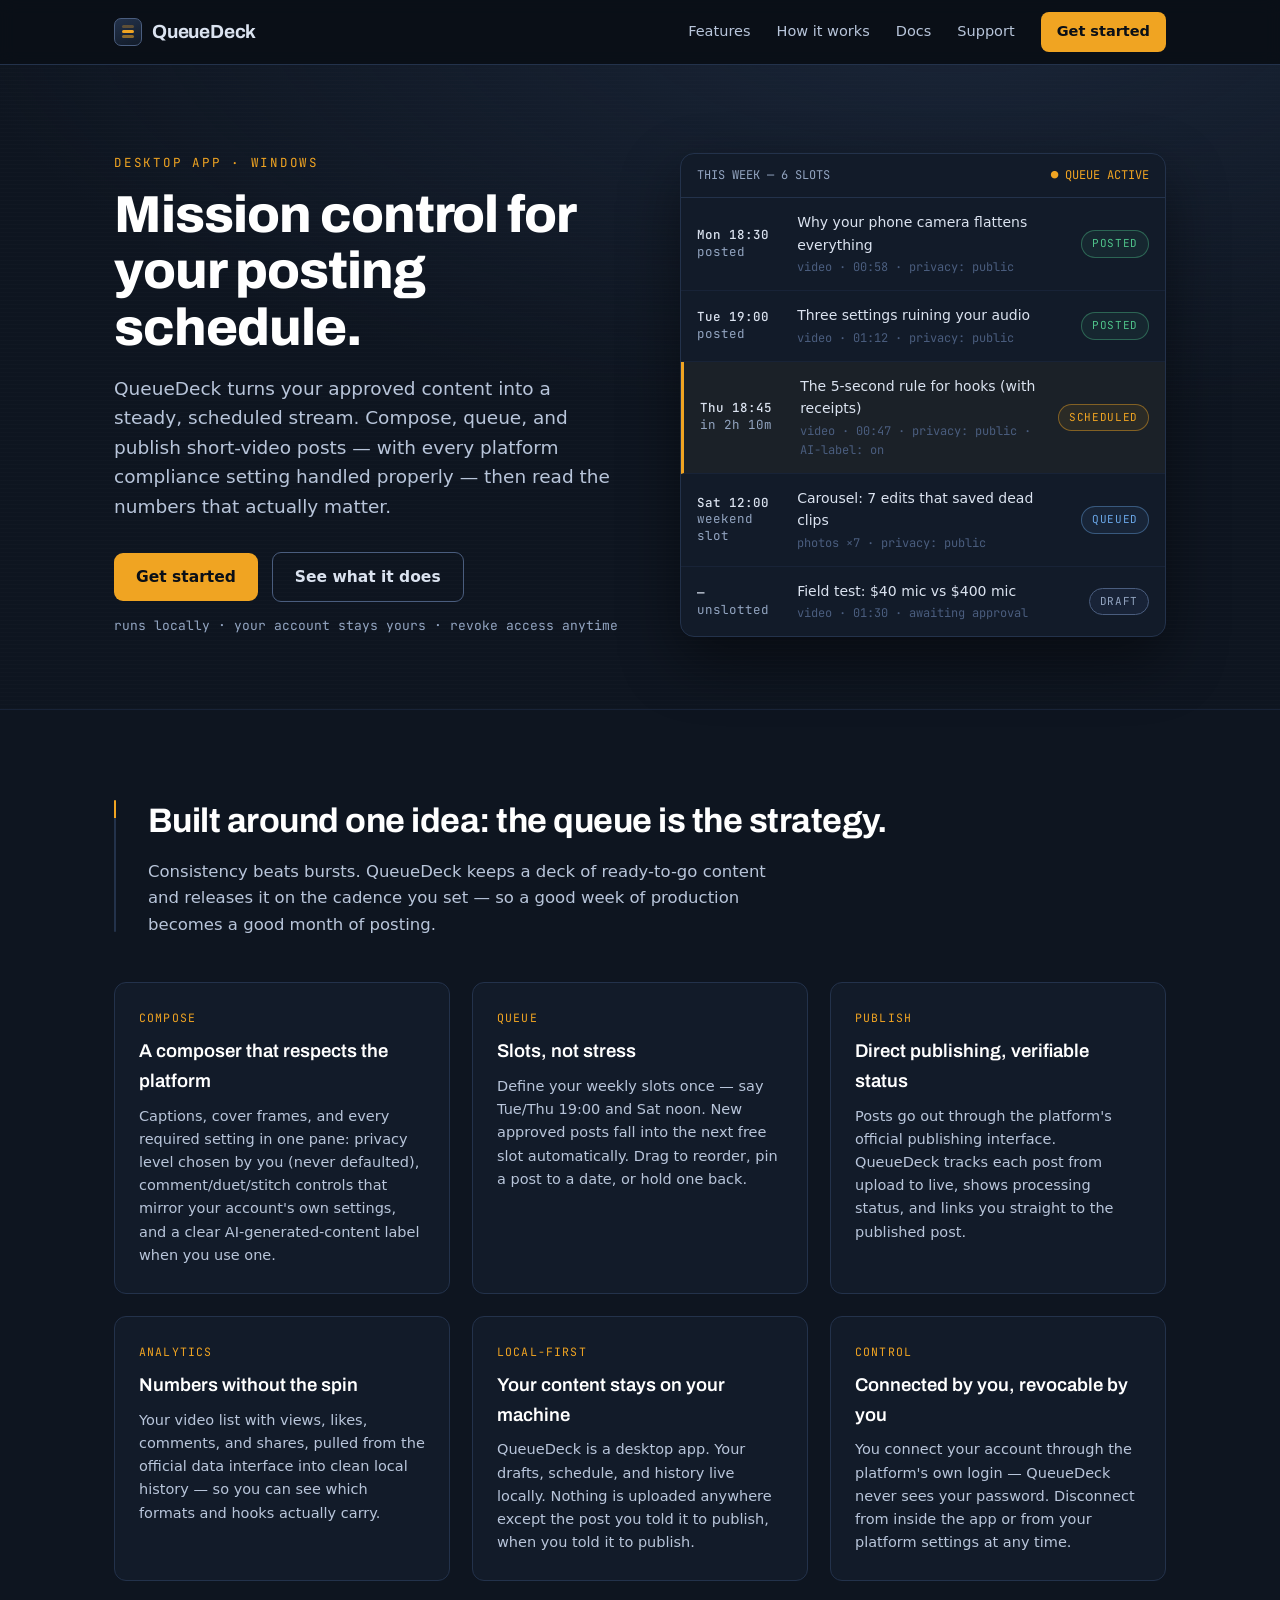
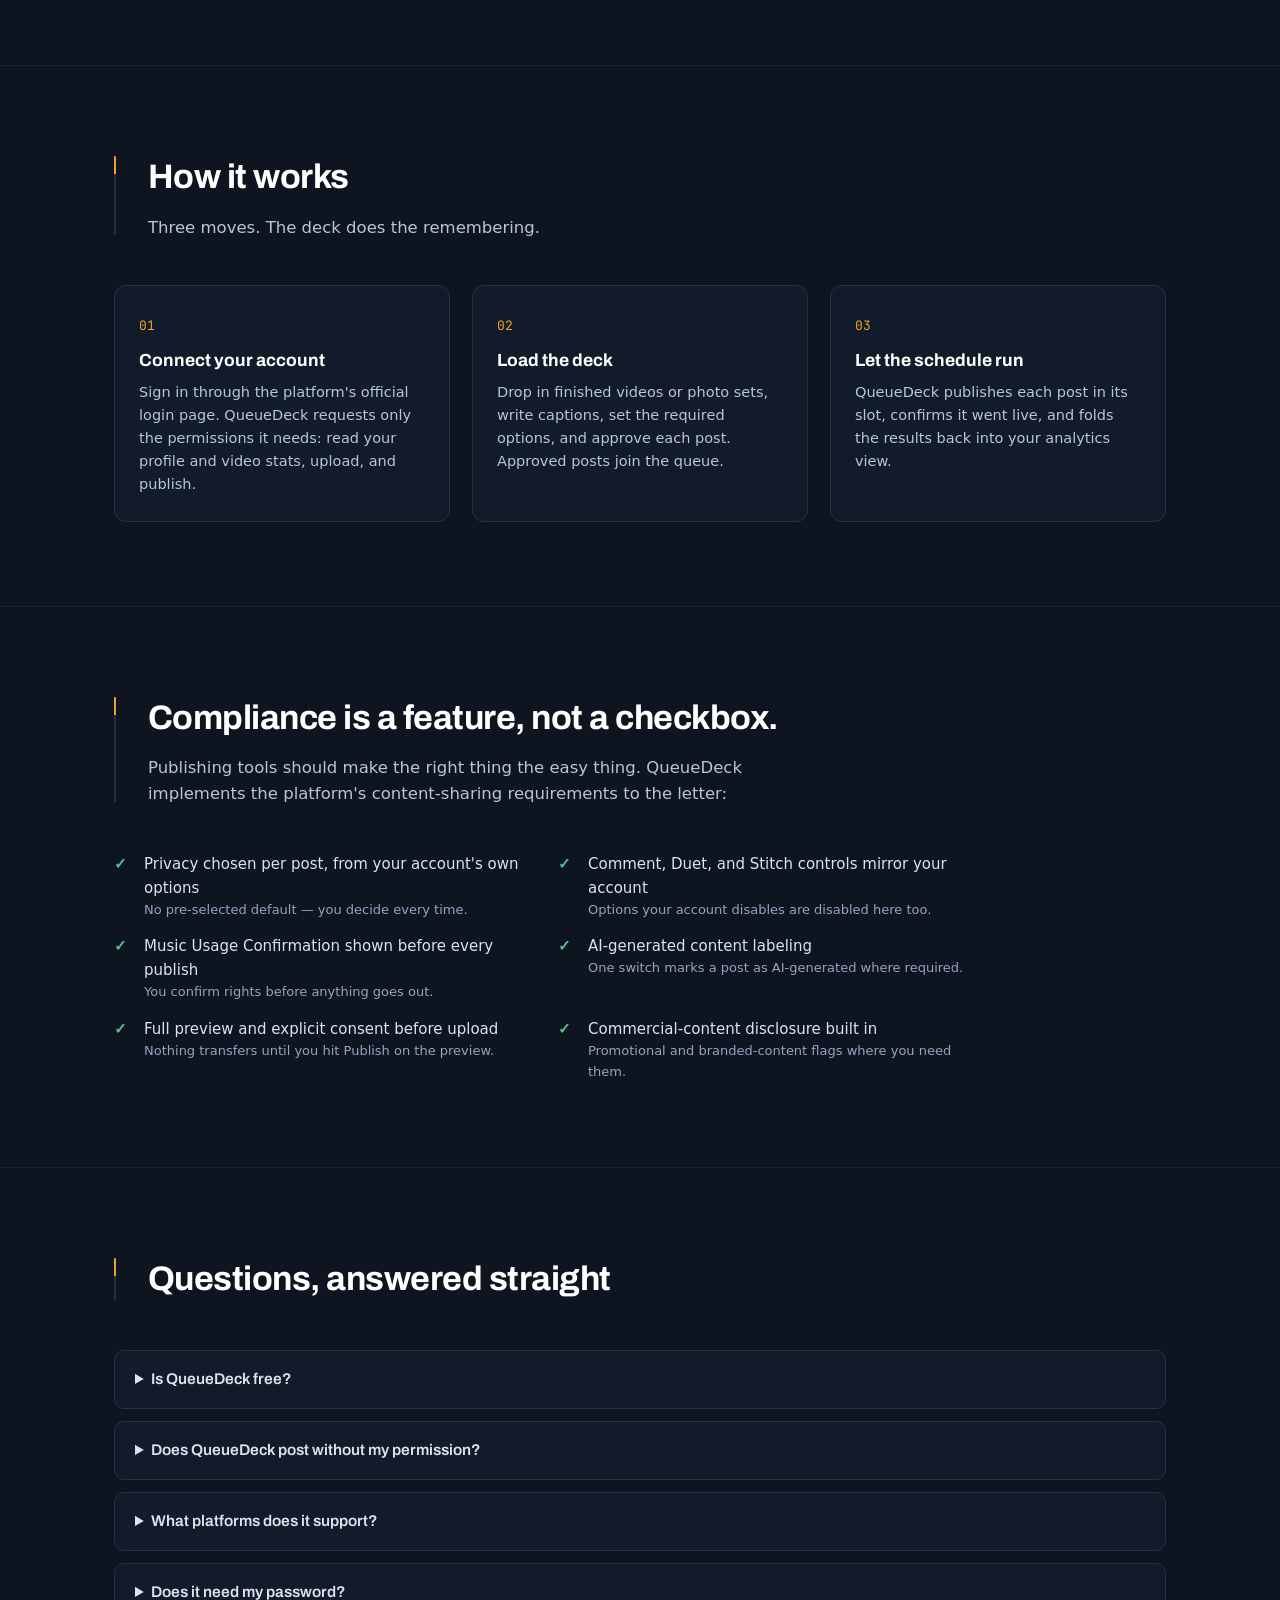
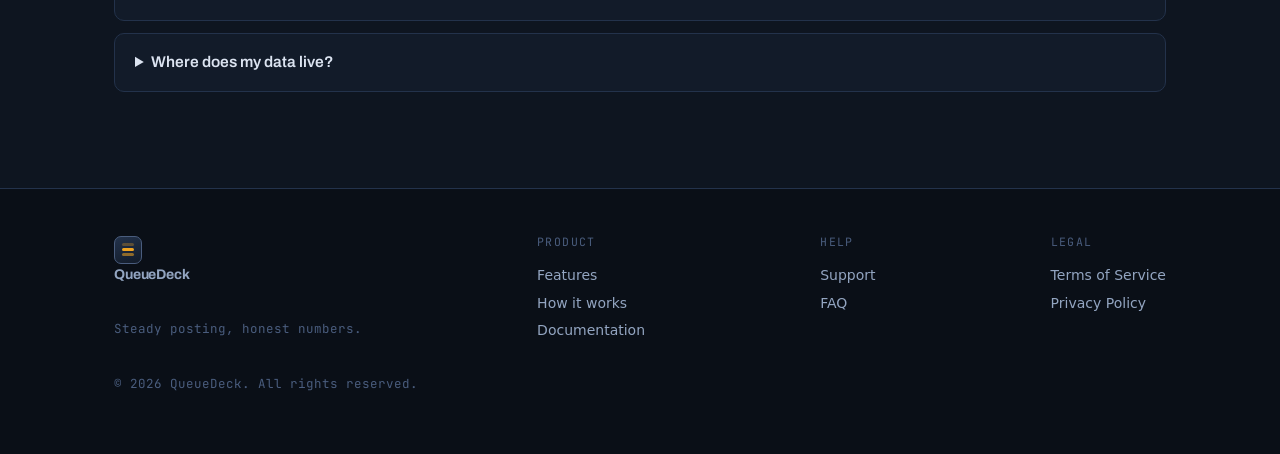
==== index.html @ 2cf2d3a4 "QueueDeck product site: home, docs, support, terms, privacy" ====
<!DOCTYPE html>
<html lang="en">
<head>
<meta charset="UTF-8">
<meta name="viewport" content="width=device-width, initial-scale=1.0">
<title>QueueDeck — Schedule-and-post mission control for short-video creators</title>
<meta name="description" content="QueueDeck is a Windows desktop app for short-video creators: build an approved-content queue, schedule posts with full platform compliance, and read your real performance numbers.">
<link rel="preconnect" href="https://fonts.googleapis.com">
<link rel="preconnect" href="https://fonts.gstatic.com" crossorigin>
<link href="https://fonts.googleapis.com/css2?family=Archivo:wght@500;600;700;800&family=JetBrains+Mono:wght@400;500;700&display=swap" rel="stylesheet">
<link rel="stylesheet" href="assets/deck.css">
<link rel="icon" type="image/png" href="assets/icon-64.png">
</head>
<body>

<header class="site">
  <div class="wrap">
    <a class="logo" href="index.html"><span class="mark"></span>QueueDeck</a>
    <nav class="main">
      <a href="index.html#features">Features</a>
      <a href="index.html#how">How it works</a>
      <a href="docs.html">Docs</a>
      <a href="support.html">Support</a>
      <a class="cta" href="docs.html#get-started">Get started</a>
    </nav>
  </div>
</header>

<section class="hero">
  <div class="wrap">
    <div>
      <div class="kicker">Desktop app · Windows</div>
      <h1>Mission control for your posting schedule.</h1>
      <p class="lede">QueueDeck turns your approved content into a steady, scheduled stream.
      Compose, queue, and publish short-video posts — with every platform compliance
      setting handled properly — then read the numbers that actually matter.</p>
      <div class="actions">
        <a class="btn primary" href="docs.html#get-started">Get started</a>
        <a class="btn ghost" href="index.html#features">See what it does</a>
      </div>
      <div class="note">runs locally · your account stays yours · revoke access anytime</div>
    </div>

    <div class="deck" aria-label="Illustration of the QueueDeck posting queue">
      <div class="bar"><span>THIS WEEK — 6 SLOTS</span><span class="live">● QUEUE ACTIVE</span></div>
      <div class="slot">
        <div class="t"><b>Mon 18:30</b>posted</div>
        <div class="what">
          <div class="title">Why your phone camera flattens everything</div>
          <div class="meta">video · 00:58 · privacy: public</div>
        </div>
        <span class="chip posted">POSTED</span>
      </div>
      <div class="slot">
        <div class="t"><b>Tue 19:00</b>posted</div>
        <div class="what">
          <div class="title">Three settings ruining your audio</div>
          <div class="meta">video · 01:12 · privacy: public</div>
        </div>
        <span class="chip posted">POSTED</span>
      </div>
      <div class="slot next">
        <div class="t"><b>Thu 18:45</b>in 2h 10m</div>
        <div class="what">
          <div class="title">The 5-second rule for hooks (with receipts)</div>
          <div class="meta">video · 00:47 · privacy: public · AI-label: on</div>
        </div>
        <span class="chip scheduled">SCHEDULED</span>
      </div>
      <div class="slot">
        <div class="t"><b>Sat 12:00</b>weekend slot</div>
        <div class="what">
          <div class="title">Carousel: 7 edits that saved dead clips</div>
          <div class="meta">photos ×7 · privacy: public</div>
        </div>
        <span class="chip queued">QUEUED</span>
      </div>
      <div class="slot">
        <div class="t"><b>—</b>unslotted</div>
        <div class="what">
          <div class="title">Field test: $40 mic vs $400 mic</div>
          <div class="meta">video · 01:30 · awaiting approval</div>
        </div>
        <span class="chip draft">DRAFT</span>
      </div>
    </div>
  </div>
</section>

<section class="block" id="features">
  <div class="wrap">
    <div class="railed">
      <h2>Built around one idea: the queue is the strategy.</h2>
      <p class="intro">Consistency beats bursts. QueueDeck keeps a deck of ready-to-go content and
      releases it on the cadence you set — so a good week of production becomes a good month of posting.</p>
    </div>
    <div class="grid3">
      <div class="card">
        <div class="tag">Compose</div>
        <h3>A composer that respects the platform</h3>
        <p>Captions, cover frames, and every required setting in one pane: privacy level chosen by you
        (never defaulted), comment/duet/stitch controls that mirror your account's own settings, and a
        clear AI-generated-content label when you use one.</p>
      </div>
      <div class="card">
        <div class="tag">Queue</div>
        <h3>Slots, not stress</h3>
        <p>Define your weekly slots once — say Tue/Thu 19:00 and Sat noon. New approved posts fall into
        the next free slot automatically. Drag to reorder, pin a post to a date, or hold one back.</p>
      </div>
      <div class="card">
        <div class="tag">Publish</div>
        <h3>Direct publishing, verifiable status</h3>
        <p>Posts go out through the platform's official publishing interface. QueueDeck tracks each
        post from upload to live, shows processing status, and links you straight to the published post.</p>
      </div>
      <div class="card">
        <div class="tag">Analytics</div>
        <h3>Numbers without the spin</h3>
        <p>Your video list with views, likes, comments, and shares, pulled from the official data
        interface into clean local history — so you can see which formats and hooks actually carry.</p>
      </div>
      <div class="card">
        <div class="tag">Local-first</div>
        <h3>Your content stays on your machine</h3>
        <p>QueueDeck is a desktop app. Your drafts, schedule, and history live locally. Nothing is
        uploaded anywhere except the post you told it to publish, when you told it to publish.</p>
      </div>
      <div class="card">
        <div class="tag">Control</div>
        <h3>Connected by you, revocable by you</h3>
        <p>You connect your account through the platform's own login — QueueDeck never sees your
        password. Disconnect from inside the app or from your platform settings at any time.</p>
      </div>
    </div>
  </div>
</section>

<section class="block" id="how">
  <div class="wrap">
    <div class="railed">
      <h2>How it works</h2>
      <p class="intro">Three moves. The deck does the remembering.</p>
    </div>
    <div class="steps">
      <div class="step">
        <h3>Connect your account</h3>
        <p>Sign in through the platform's official login page. QueueDeck requests only the permissions
        it needs: read your profile and video stats, upload, and publish.</p>
      </div>
      <div class="step">
        <h3>Load the deck</h3>
        <p>Drop in finished videos or photo sets, write captions, set the required options, and approve
        each post. Approved posts join the queue.</p>
      </div>
      <div class="step">
        <h3>Let the schedule run</h3>
        <p>QueueDeck publishes each post in its slot, confirms it went live, and folds the results back
        into your analytics view.</p>
      </div>
    </div>
  </div>
</section>

<section class="block" id="compliance">
  <div class="wrap">
    <div class="railed">
      <h2>Compliance is a feature, not a checkbox.</h2>
      <p class="intro">Publishing tools should make the right thing the easy thing. QueueDeck implements
      the platform's content-sharing requirements to the letter:</p>
    </div>
    <ul class="checklist">
      <li>Privacy chosen per post, from your account's own options<span>No pre-selected default — you decide every time.</span></li>
      <li>Comment, Duet, and Stitch controls mirror your account<span>Options your account disables are disabled here too.</span></li>
      <li>Music Usage Confirmation shown before every publish<span>You confirm rights before anything goes out.</span></li>
      <li>AI-generated content labeling<span>One switch marks a post as AI-generated where required.</span></li>
      <li>Full preview and explicit consent before upload<span>Nothing transfers until you hit Publish on the preview.</span></li>
      <li>Commercial-content disclosure built in<span>Promotional and branded-content flags where you need them.</span></li>
    </ul>
  </div>
</section>

<section class="block" id="faq">
  <div class="wrap">
    <div class="railed">
      <h2>Questions, answered straight</h2>
      <p class="intro"></p>
    </div>
    <details>
      <summary>Is QueueDeck free?</summary>
      <p>QueueDeck is free while in early access. If that changes, existing users will get generous notice —
      and your data is local, so nothing gets held hostage.</p>
    </details>
    <details>
      <summary>Does QueueDeck post without my permission?</summary>
      <p>Never. Only posts you explicitly approved enter the queue, and the queue only runs while
      publishing is enabled. You can pause the whole deck with one switch.</p>
    </details>
    <details>
      <summary>What platforms does it support?</summary>
      <p>QueueDeck integrates with TikTok through TikTok's official developer interfaces. Support for
      additional short-video platforms is on the roadmap.</p>
    </details>
    <details>
      <summary>Does it need my password?</summary>
      <p>No. You sign in on the platform's own login page; QueueDeck receives a revocable access grant
      and never sees your credentials. Revoke it anytime from the app or your platform's settings.</p>
    </details>
    <details>
      <summary>Where does my data live?</summary>
      <p>On your computer. Drafts, media, schedule, and analytics history are stored locally. See the
      <a href="privacy.html">privacy policy</a> for the full picture.</p>
    </details>
  </div>
</section>

<footer class="site">
  <div class="wrap">
    <div class="col">
      <a class="logo" href="index.html"><span class="mark"></span>QueueDeck</a>
      <div class="fine">Steady posting, honest numbers.</div>
    </div>
    <div class="col">
      <div class="h">Product</div>
      <a href="index.html#features">Features</a>
      <a href="index.html#how">How it works</a>
      <a href="docs.html">Documentation</a>
    </div>
    <div class="col">
      <div class="h">Help</div>
      <a href="support.html">Support</a>
      <a href="docs.html#faq">FAQ</a>
    </div>
    <div class="col">
      <div class="h">Legal</div>
      <a href="terms.html">Terms of Service</a>
      <a href="privacy.html">Privacy Policy</a>
    </div>
  </div>
  <div class="wrap"><div class="fine">© 2026 QueueDeck. All rights reserved.</div></div>
</footer>

</body>
</html>
---- assets/deck.css ----
/* QueueDeck — console aesthetic. One hue ramp (cold blue) + signal amber. */
:root {
  --ink-950: #0a0f17;
  --ink-900: #0e1520;
  --ink-850: #121b29;
  --ink-800: #182337;
  --ink-700: #23324b;
  --ink-500: #4a5d7e;
  --ink-300: #93a5c1;
  --ink-200: #b8c5da;
  --ink-100: #dbe3f0;
  --paper: #f2f5fa;
  --amber: #f0a422;
  --amber-dim: #b97d15;
  --ok: #4fc38a;
  --wait: #6aa7e8;
  --font-display: "Archivo", system-ui, sans-serif;
  --font-body: system-ui, "Segoe UI", sans-serif;
  --font-mono: "JetBrains Mono", ui-monospace, Consolas, monospace;
}

* { margin: 0; padding: 0; box-sizing: border-box; }

html { scroll-behavior: smooth; }

body {
  font-family: var(--font-body);
  background: var(--ink-900);
  color: var(--ink-100);
  line-height: 1.6;
  font-size: 16.5px;
}

a { color: var(--amber); text-decoration: none; }
a:hover { text-decoration: underline; }

.wrap { max-width: 1100px; margin: 0 auto; padding: 0 24px; }

/* ---------- header ---------- */
header.site {
  border-bottom: 1px solid var(--ink-700);
  background: rgba(10, 15, 23, 0.85);
  backdrop-filter: blur(8px);
  position: sticky; top: 0; z-index: 50;
}
header.site .wrap {
  display: flex; align-items: center; justify-content: space-between;
  height: 64px;
}
.logo {
  display: flex; align-items: center; gap: 10px;
  font-family: var(--font-display); font-weight: 700; font-size: 19px;
  color: var(--ink-100); letter-spacing: -0.01em;
}
.logo:hover { text-decoration: none; }
.logo .mark {
  width: 28px; height: 28px; border-radius: 7px;
  background: linear-gradient(160deg, var(--ink-700), var(--ink-850));
  border: 1px solid var(--ink-500);
  display: grid; place-items: center;
}
.logo .mark::before {
  content: "";
  width: 12px; height: 3px; background: var(--amber); border-radius: 2px;
  box-shadow: 0 5px 0 rgba(240,164,34,.55), 0 -5px 0 rgba(240,164,34,.3);
}
nav.main { display: flex; gap: 26px; align-items: center; }
nav.main a { color: var(--ink-200); font-size: 14.5px; }
nav.main a:hover { color: var(--ink-100); text-decoration: none; }
nav.main a.cta {
  color: var(--ink-950); background: var(--amber);
  padding: 8px 16px; border-radius: 8px; font-weight: 600;
}
nav.main a.cta:hover { background: #ffb733; }

/* ---------- hero ---------- */
.hero {
  padding: 88px 0 72px;
  background:
    radial-gradient(1000px 420px at 75% -10%, rgba(35, 50, 75, .55), transparent),
    repeating-linear-gradient(to bottom, transparent 0 3px, rgba(255,255,255,.011) 3px 4px);
}
.hero .wrap { display: grid; grid-template-columns: 1.05fr 1fr; gap: 56px; align-items: center; }
.kicker {
  font-family: var(--font-mono); font-size: 12.5px; letter-spacing: .14em;
  text-transform: uppercase; color: var(--amber);
}
h1 {
  font-family: var(--font-display); font-weight: 800;
  font-size: clamp(34px, 4.6vw, 52px); line-height: 1.08;
  letter-spacing: -0.02em; margin: 14px 0 18px; color: #fff;
}
.hero p.lede { font-size: 18.5px; color: var(--ink-200); max-width: 46ch; }
.hero .actions { margin-top: 30px; display: flex; gap: 14px; align-items: center; }
.btn {
  display: inline-block; font-weight: 600; border-radius: 9px;
  padding: 12px 22px; font-size: 15.5px;
}
.btn.primary { background: var(--amber); color: var(--ink-950); }
.btn.primary:hover { background: #ffb733; text-decoration: none; }
.btn.ghost { border: 1px solid var(--ink-500); color: var(--ink-100); }
.btn.ghost:hover { border-color: var(--ink-300); text-decoration: none; }
.hero .note { margin-top: 14px; font-size: 13px; color: var(--ink-300); font-family: var(--font-mono); }

/* ---------- the queue board (signature) ---------- */
.deck {
  background: var(--ink-850);
  border: 1px solid var(--ink-700);
  border-radius: 14px;
  box-shadow: 0 24px 60px rgba(0,0,0,.45);
  overflow: hidden;
}
.deck .bar {
  display: flex; align-items: center; justify-content: space-between;
  padding: 12px 16px; border-bottom: 1px solid var(--ink-700);
  font-family: var(--font-mono); font-size: 12px; color: var(--ink-300);
}
.deck .bar .live { color: var(--amber); }
.slot {
  display: grid; grid-template-columns: 86px 1fr auto;
  gap: 14px; align-items: center;
  padding: 13px 16px; border-bottom: 1px solid var(--ink-800);
}
.slot:last-child { border-bottom: none; }
.slot .t {
  font-family: var(--font-mono); font-size: 12.5px; color: var(--ink-300);
  line-height: 1.35;
}
.slot .t b { color: var(--ink-100); font-weight: 500; display: block; }
.slot .what .title { font-size: 14px; color: var(--ink-100); }
.slot .what .meta { font-size: 12px; color: var(--ink-500); font-family: var(--font-mono); margin-top: 2px; }
.chip {
  font-family: var(--font-mono); font-size: 11px; letter-spacing: .06em;
  padding: 4px 10px; border-radius: 99px; border: 1px solid;
}
.chip.posted { color: var(--ok); border-color: rgba(79,195,138,.4); background: rgba(79,195,138,.08); }
.chip.scheduled { color: var(--amber); border-color: rgba(240,164,34,.45); background: rgba(240,164,34,.08); }
.chip.queued { color: var(--wait); border-color: rgba(106,167,232,.4); background: rgba(106,167,232,.08); }
.chip.draft { color: var(--ink-300); border-color: var(--ink-500); background: var(--ink-800); }
.slot.next { border-left: 3px solid var(--amber); background: rgba(240,164,34,.04); }

/* ---------- sections + rail ---------- */
section.block { padding: 84px 0; border-top: 1px solid var(--ink-800); position: relative; }
.railed { position: relative; padding-left: 34px; }
.railed::before {
  content: ""; position: absolute; left: 0; top: 6px; bottom: 6px; width: 2px;
  background: linear-gradient(var(--amber) 0 18px, var(--ink-700) 18px 100%);
  border-radius: 2px;
}
h2 {
  font-family: var(--font-display); font-weight: 700;
  font-size: clamp(26px, 3.2vw, 34px); letter-spacing: -0.015em; color: #fff;
  margin-bottom: 10px;
}
.block .intro { color: var(--ink-200); max-width: 62ch; margin-bottom: 44px; }

.grid3 { display: grid; grid-template-columns: repeat(3, 1fr); gap: 22px; }
.card {
  background: var(--ink-850); border: 1px solid var(--ink-700);
  border-radius: 12px; padding: 26px 24px;
}
.card .tag {
  font-family: var(--font-mono); font-size: 11.5px; color: var(--amber);
  letter-spacing: .1em; text-transform: uppercase;
}
.card h3 {
  font-family: var(--font-display); font-size: 18.5px; font-weight: 600;
  color: #fff; margin: 10px 0 8px;
}
.card p { font-size: 14.5px; color: var(--ink-200); }

/* steps */
.steps { display: grid; grid-template-columns: repeat(3, 1fr); gap: 22px; counter-reset: step; }
.step { position: relative; padding: 26px 24px 24px; background: var(--ink-850); border: 1px solid var(--ink-700); border-radius: 12px; }
.step::before {
  counter-increment: step; content: "0" counter(step);
  font-family: var(--font-mono); font-size: 13px; color: var(--amber);
}
.step h3 { font-family: var(--font-display); font-size: 17.5px; color: #fff; margin: 8px 0 6px; }
.step p { font-size: 14.5px; color: var(--ink-200); }

/* compliance list */
.checklist { display: grid; grid-template-columns: 1fr 1fr; gap: 14px 28px; max-width: 860px; }
.checklist li {
  list-style: none; padding-left: 30px; position: relative;
  font-size: 15px; color: var(--ink-100);
}
.checklist li::before {
  content: "✓"; position: absolute; left: 0; top: 0;
  color: var(--ok); font-family: var(--font-mono); font-weight: 700;
}
.checklist li span { display: block; font-size: 13px; color: var(--ink-300); }

/* FAQ */
details {
  border: 1px solid var(--ink-700); border-radius: 10px;
  padding: 16px 20px; margin-bottom: 12px; background: var(--ink-850);
}
details summary {
  cursor: pointer; font-weight: 600; color: var(--ink-100); font-size: 15.5px;
  font-family: var(--font-display);
}
details p { margin-top: 10px; color: var(--ink-200); font-size: 14.5px; }

/* ---------- docs / legal pages ---------- */
.page { padding: 64px 0 90px; }
.page .wrap { max-width: 820px; }
.page h1 { font-size: clamp(30px, 4vw, 40px); }
.page .updated { font-family: var(--font-mono); font-size: 12.5px; color: var(--ink-300); margin-bottom: 36px; }
.page h2 { font-size: 22px; margin: 42px 0 12px; }
.page h3 { font-family: var(--font-display); font-size: 17px; color: #fff; margin: 28px 0 8px; }
.page p, .page li { color: var(--ink-200); font-size: 15.5px; }
.page ul, .page ol { padding-left: 24px; margin: 10px 0 18px; }
.page li { margin-bottom: 7px; }
.page code {
  font-family: var(--font-mono); font-size: 13.5px; background: var(--ink-800);
  border: 1px solid var(--ink-700); padding: 1.5px 7px; border-radius: 6px; color: var(--ink-100);
}
.page .callout {
  border: 1px solid var(--ink-700); border-left: 3px solid var(--amber);
  background: var(--ink-850); border-radius: 8px; padding: 16px 20px; margin: 22px 0;
  font-size: 14.5px; color: var(--ink-200);
}
.toc {
  border: 1px solid var(--ink-700); background: var(--ink-850); border-radius: 10px;
  padding: 18px 22px; margin-bottom: 30px;
}
.toc .h { font-family: var(--font-mono); font-size: 11.5px; letter-spacing: .12em; text-transform: uppercase; color: var(--amber); margin-bottom: 8px; }
.toc a { display: block; padding: 3px 0; font-size: 14.5px; color: var(--ink-200); }

/* ---------- footer ---------- */
footer.site {
  border-top: 1px solid var(--ink-700); padding: 44px 0 60px;
  background: var(--ink-950);
}
footer.site .wrap { display: flex; justify-content: space-between; gap: 30px; flex-wrap: wrap; }
footer.site .col .h {
  font-family: var(--font-mono); font-size: 11.5px; letter-spacing: .12em;
  text-transform: uppercase; color: var(--ink-500); margin-bottom: 10px;
}
footer.site a { display: block; color: var(--ink-300); font-size: 14px; padding: 2.5px 0; }
footer.site a:hover { color: var(--ink-100); }
footer.site .fine { margin-top: 30px; font-size: 12.5px; color: var(--ink-500); font-family: var(--font-mono); }

/* ---------- responsive ---------- */
@media (max-width: 900px) {
  .hero .wrap { grid-template-columns: 1fr; gap: 40px; }
  .grid3, .steps { grid-template-columns: 1fr; }
  .checklist { grid-template-columns: 1fr; }
  nav.main { gap: 16px; }
  nav.main a:not(.cta):not(:last-of-type) { display: none; }
}
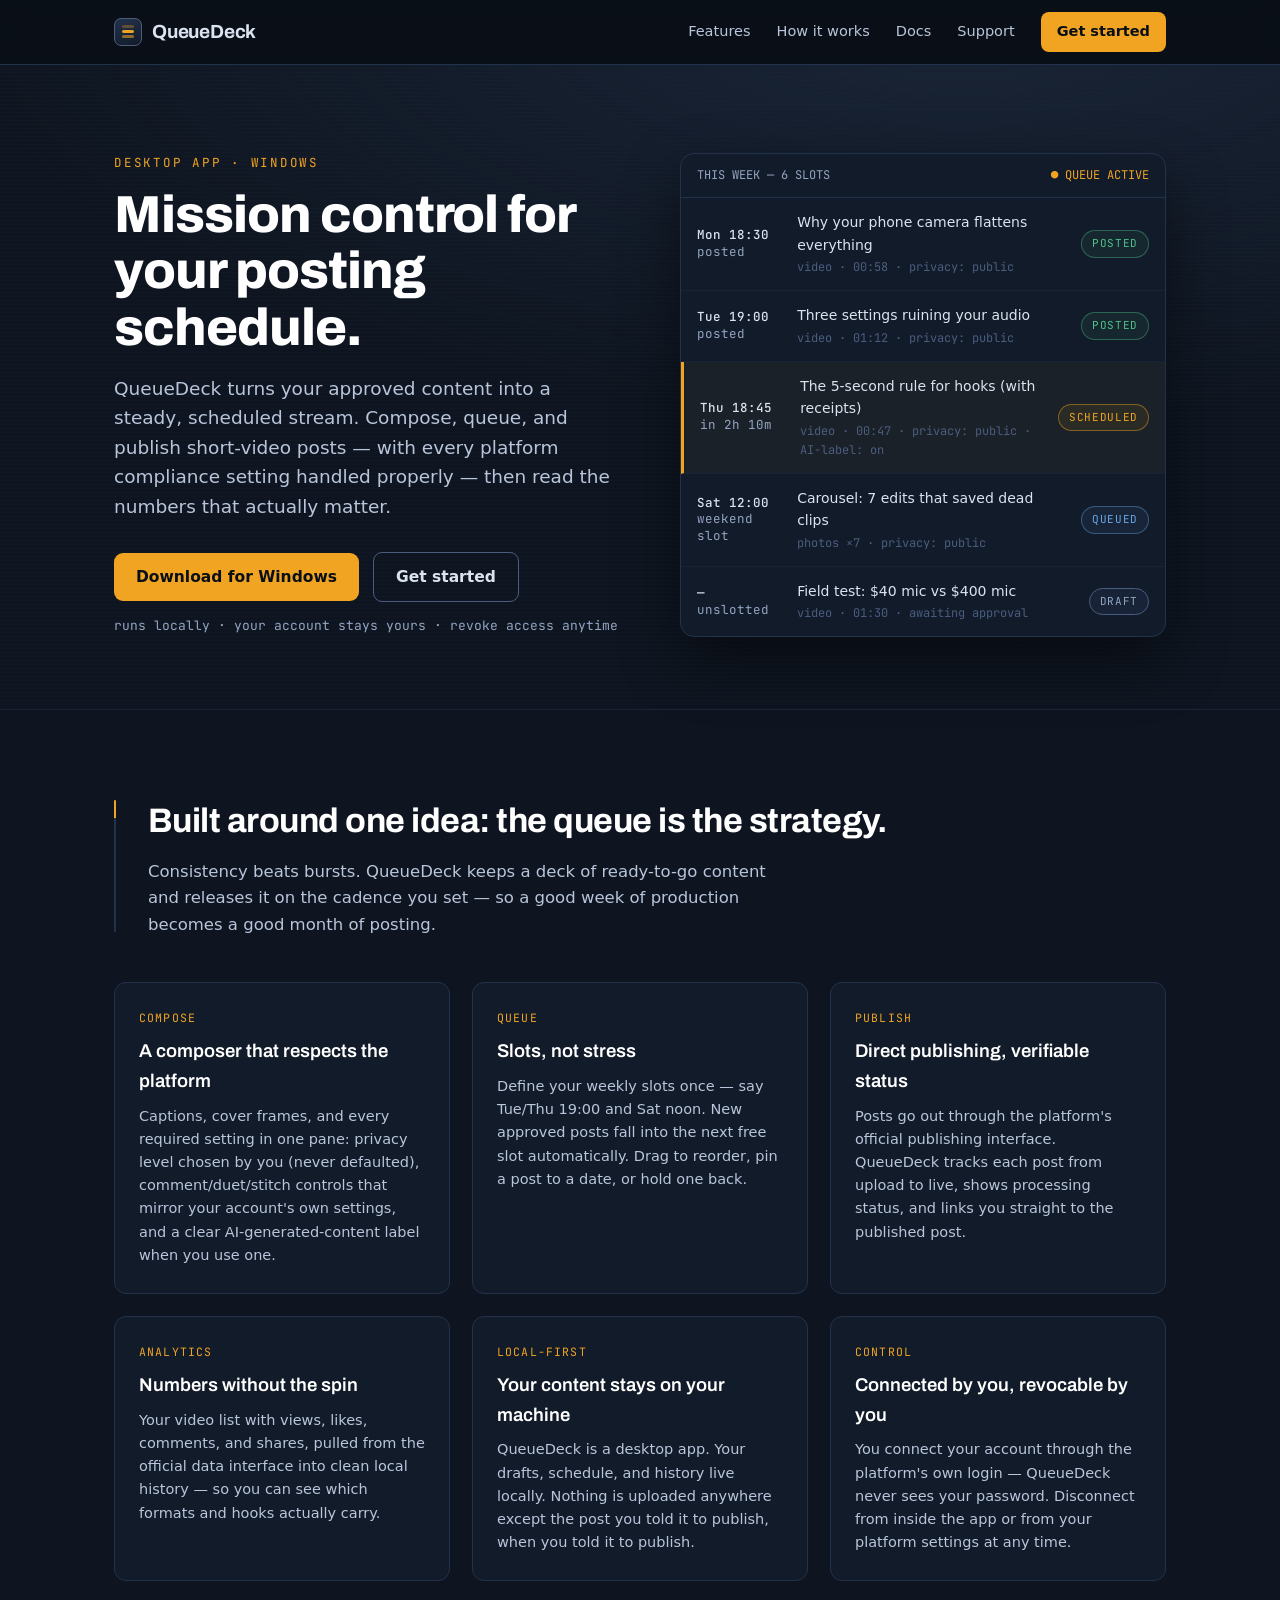
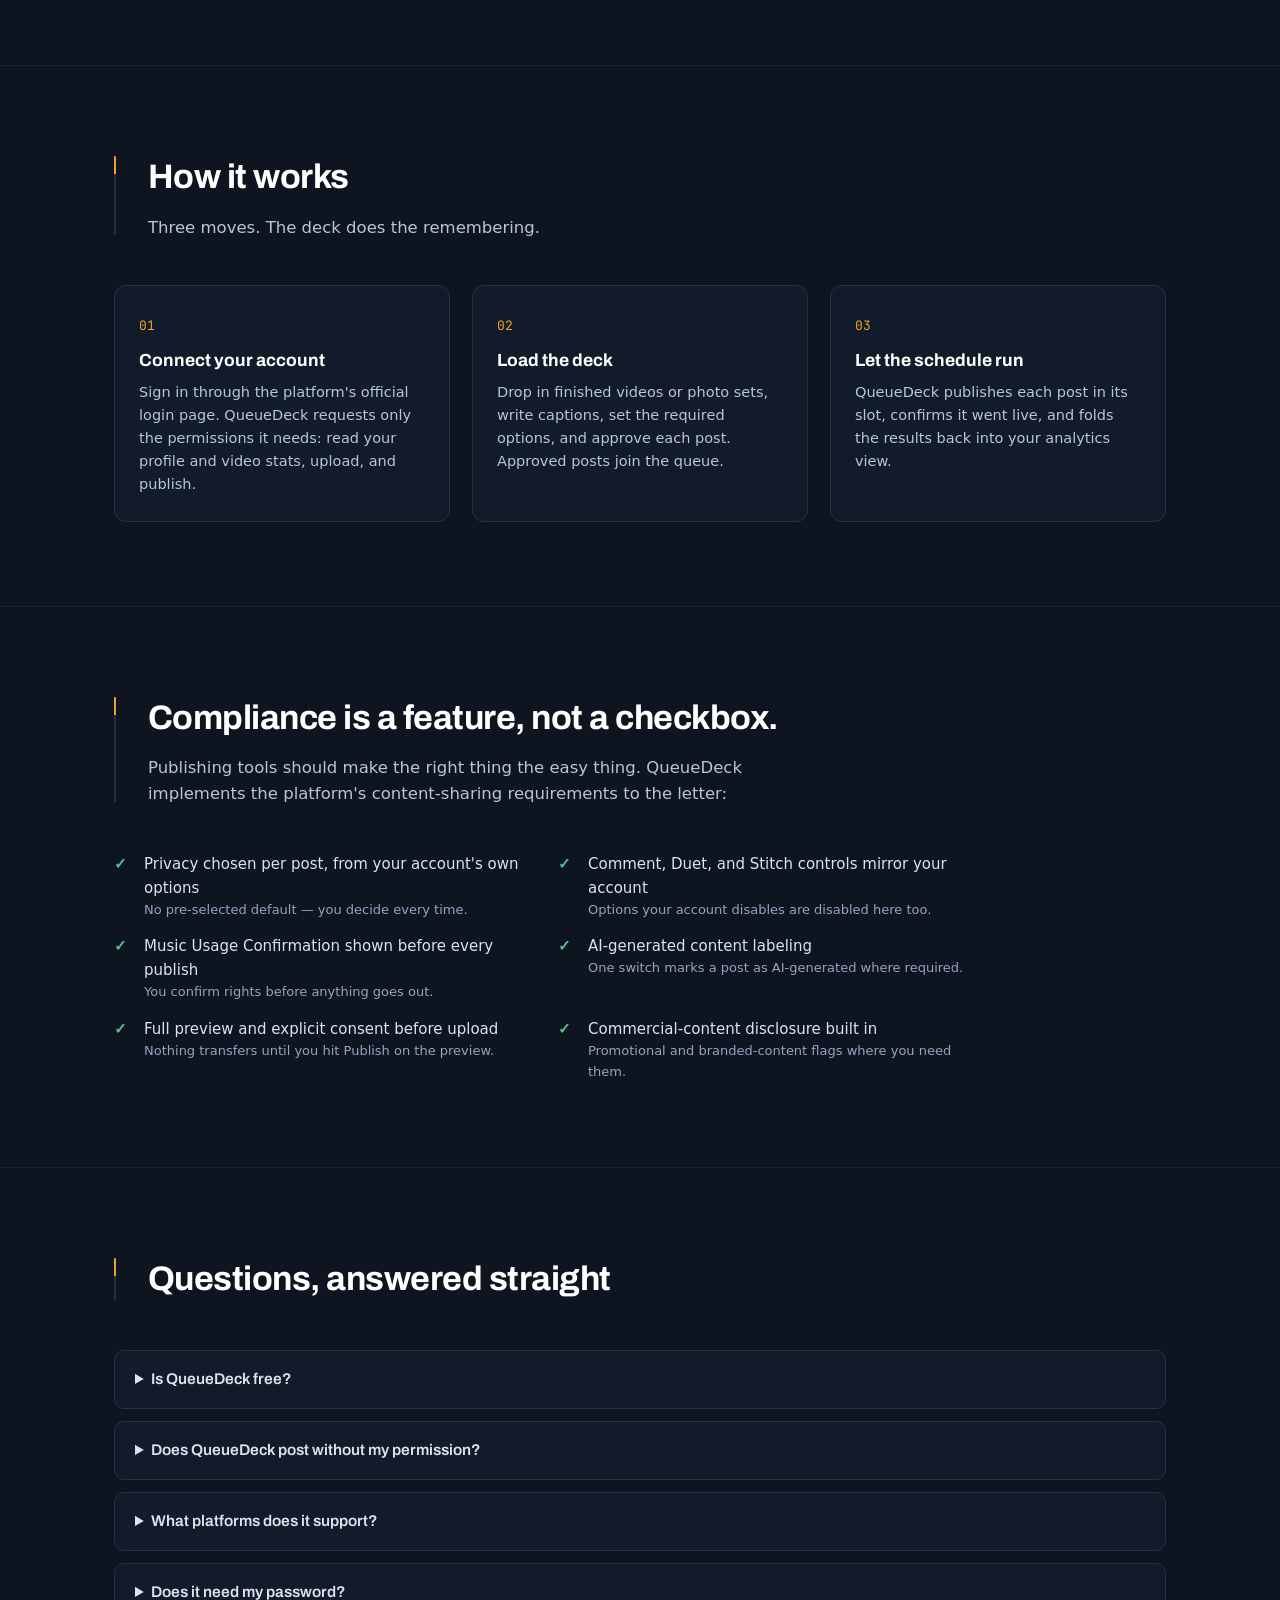
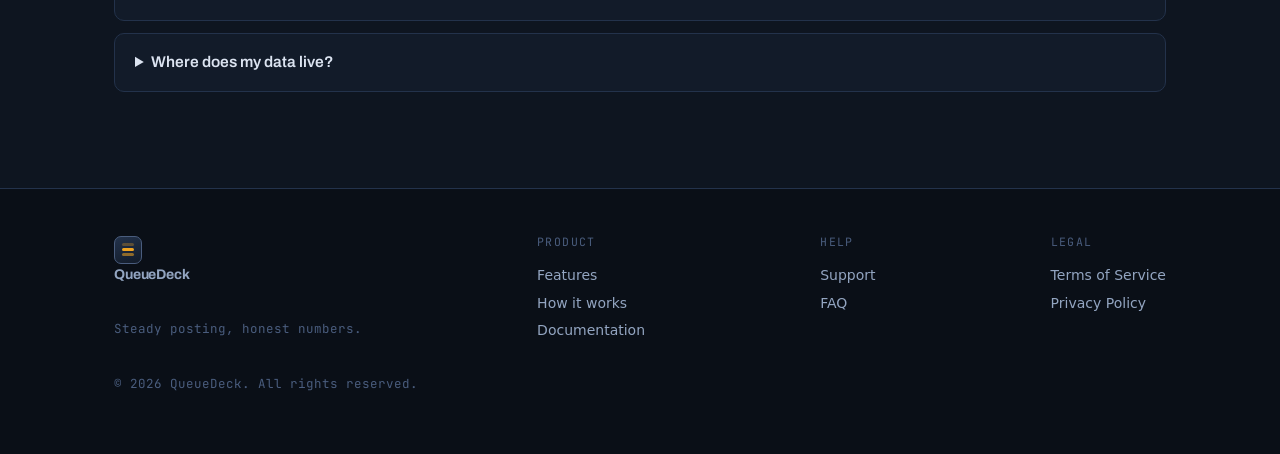
==== commit 25a5801b: "Wire download links to the v0.5.0 release build" ====
--- a/index.html
+++ b/index.html
@@ -35,8 +35,8 @@
       Compose, queue, and publish short-video posts — with every platform compliance
       setting handled properly — then read the numbers that actually matter.</p>
       <div class="actions">
-        <a class="btn primary" href="docs.html#get-started">Get started</a>
-        <a class="btn ghost" href="index.html#features">See what it does</a>
+        <a class="btn primary" href="https://github.com/MrCyberFreak/queuedeck/releases/download/v0.5.0/QueueDeck-0.5.0-win64.zip">Download for Windows</a>
+        <a class="btn ghost" href="docs.html#get-started">Get started</a>
       </div>
       <div class="note">runs locally · your account stays yours · revoke access anytime</div>
     </div>
